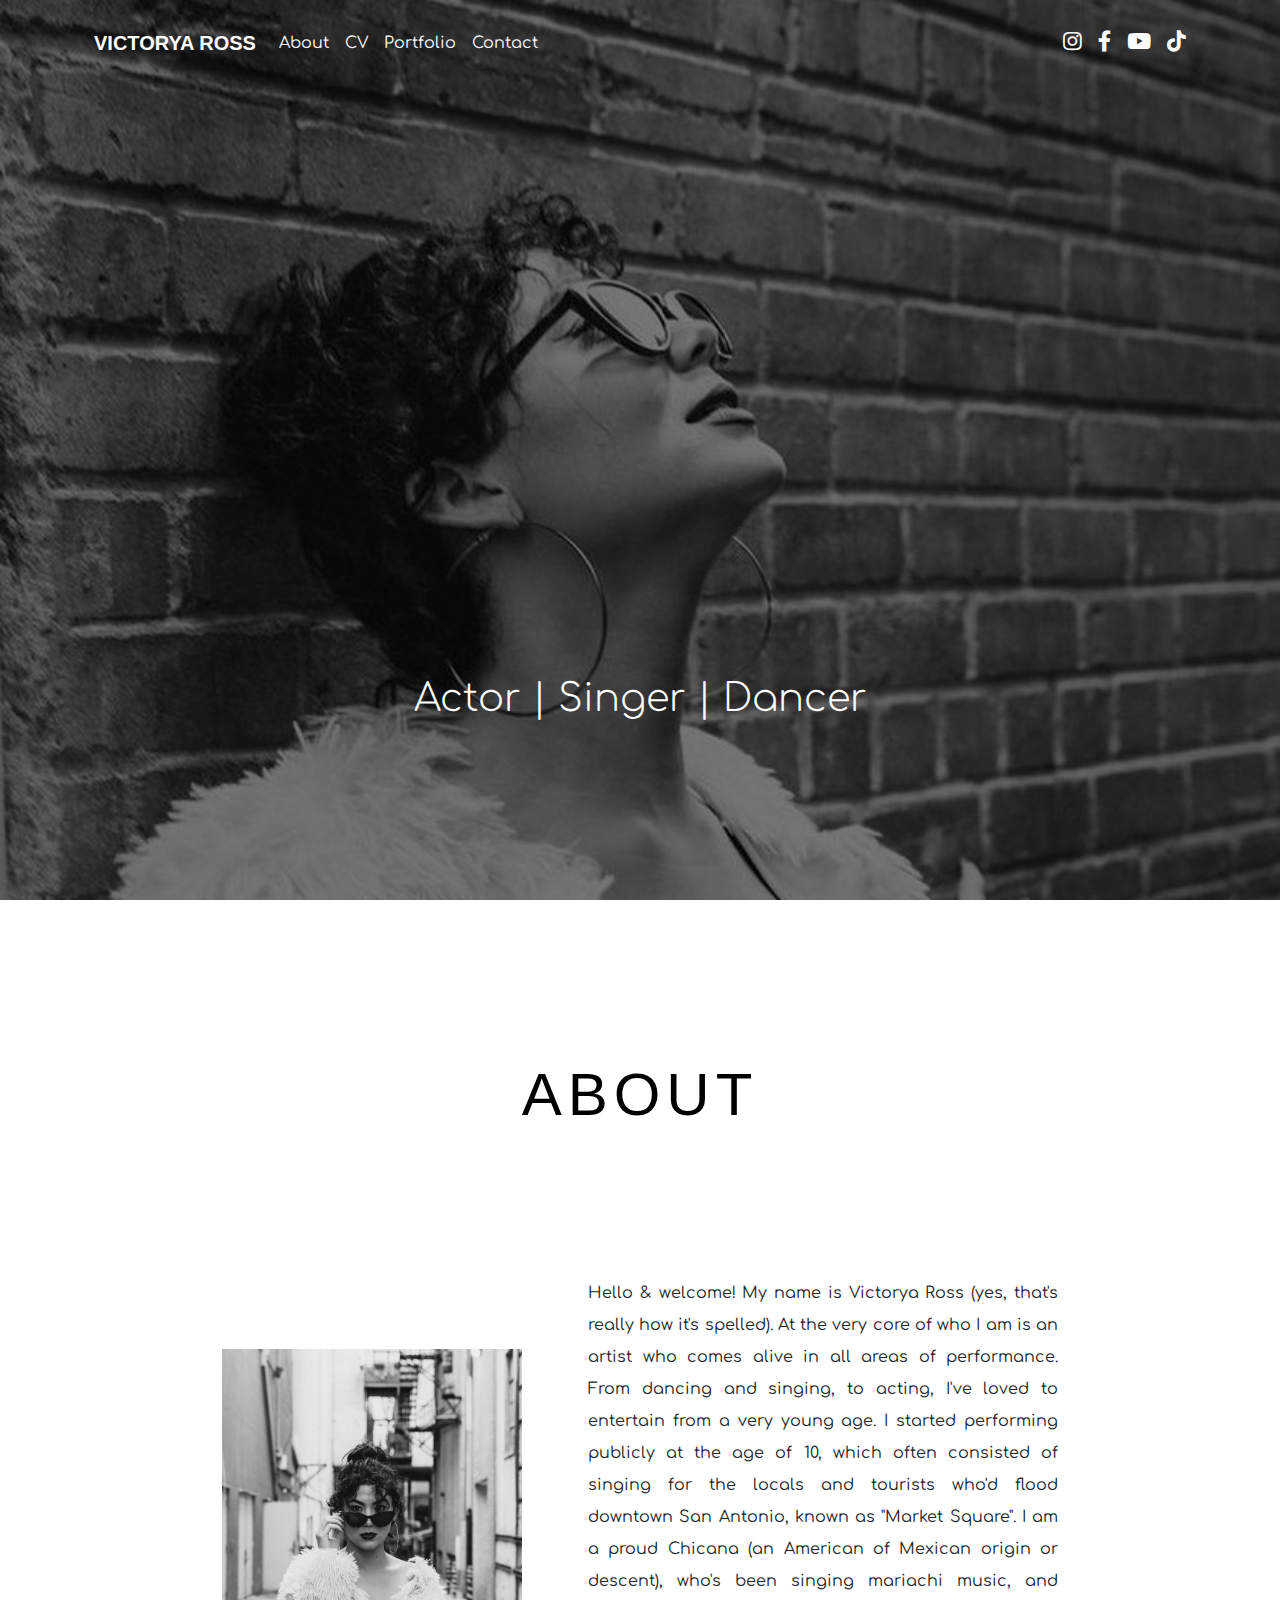
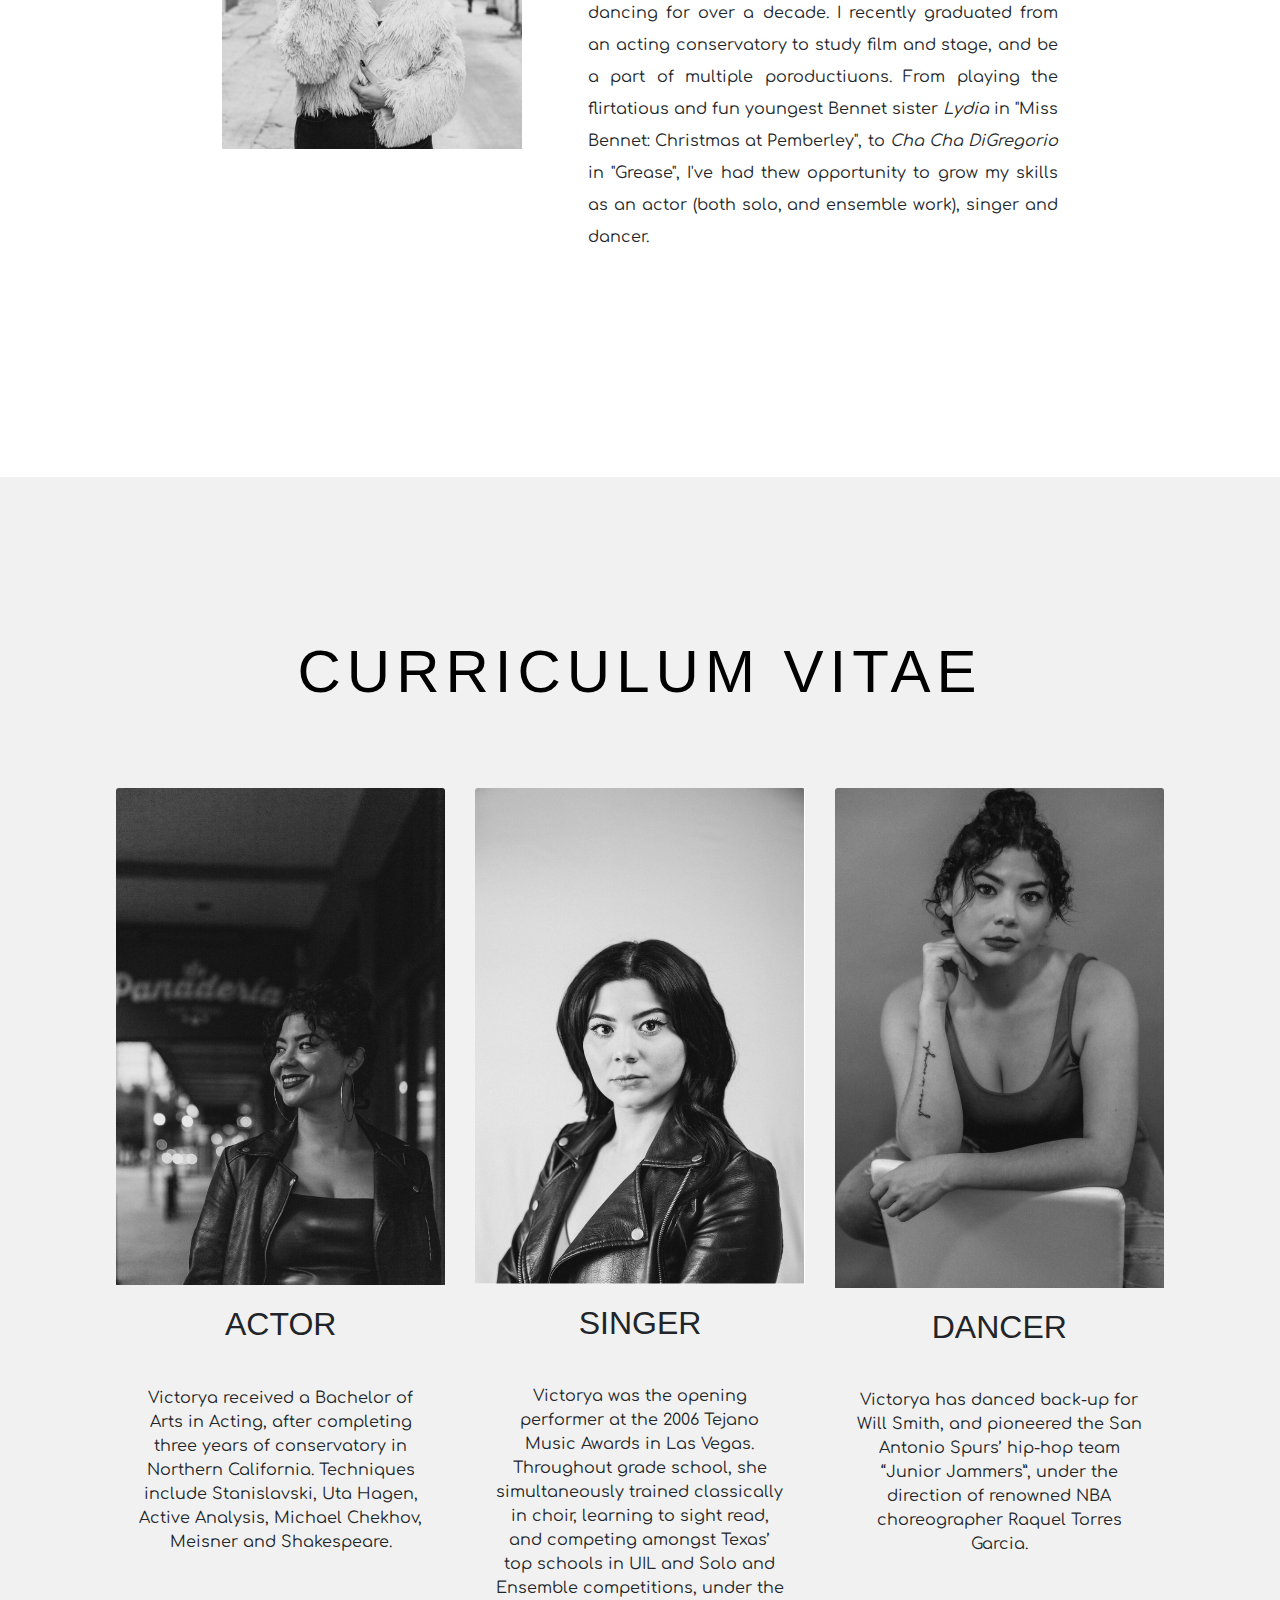
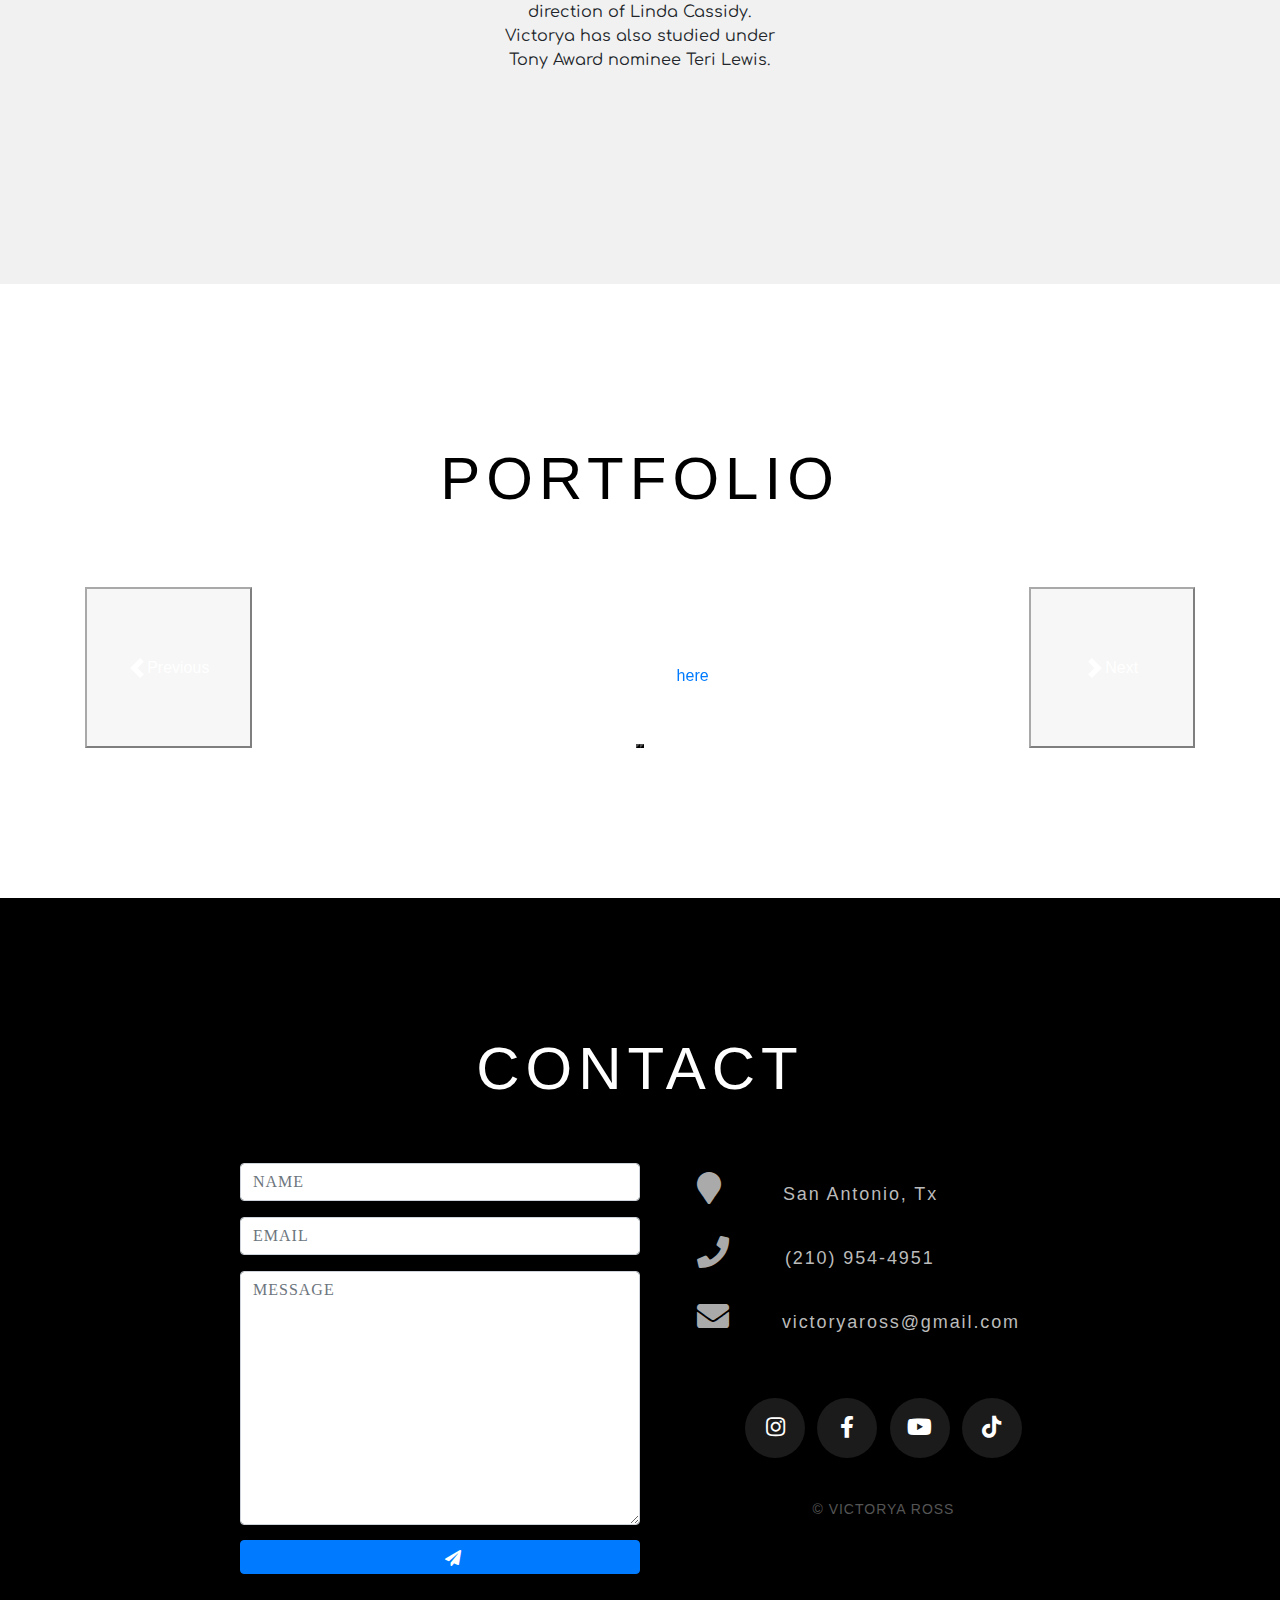
==== index.html @ b48b7550 "edit" ====
<!DOCTYPE html>
<html>
    <head>
        <title>Victorya Ross</title>

        


        <link href="https://cdn.jsdelivr.net/npm/bootstrap@5.0.2/dist/css/bootstrap.min.css" rel="stylesheet" integrity="sha384-EVSTQN3/azprG1Anm3QDgpJLIm9Nao0Yz1ztcQTwFspd3yD65VohhpuuCOmLASjC" crossorigin="anonymous">
        <link rel="stylesheet" href="style.css">
        <link rel="stylesheet" href="https://stackpath.bootstrapcdn.com/bootstrap/4.3.1/css/bootstrap.min.css" integrity="sha384-ggOyR0iXCbMQv3Xipma34MD+dH/1fQ784/j6cY/iJTQUOhcWr7x9JvoRxT2MZw1T" crossorigin="anonymous">
        <script src="https://cdn.jsdelivr.net/npm/bootstrap@5.0.2/dist/js/bootstrap.bundle.min.js" integrity="sha384-MrcW6ZMFYlzcLA8Nl+NtUVF0sA7MsXsP1UyJoMp4YLEuNSfAP+JcXn/tWtIaxVXM" crossorigin="anonymous"></script>

        <link rel="stylesheet" href=
"https://cdnjs.cloudflare.com/ajax/libs/font-awesome/5.13.1/css/all.css">
</link>

<link rel="preconnect" href="https://fonts.googleapis.com"> 
<link rel="preconnect" href="https://fonts.gstatic.com" crossorigin> 
<link href="https://fonts.googleapis.com/css2?family=Anton&family=Comfortaa:wght@300&display=swap" rel="stylesheet">



    </head>

<body>
  <!-- Navigation (Stays on Top) -->

  <header class="header">
    <div class="container">
      
<nav class="navbar navbar-expand-lg navbar-dark" style="background-color: transparent;">

  <div class="logo"><a href="#hero">Victorya Ross</a></div>
  
  <button class="navbar-toggler" type="button" data-toggle="collapse" data-target="#navbarTogglerDemo01" aria-controls="navbarTogglerDemo01" aria-expanded="false" aria-label="Toggle navigation">
    <span class="navbar-toggler-icon"></span>
  </button>
  <div class="collapse navbar-collapse" id="navbarTogglerDemo01">
    
    <ul class="navbar-nav mr-auto">
      
      <li class="nav-item">
        <a href="#about">About</a>
      </li>
      <li class="nav-item">
        <a href="#CV">CV</a>
      </li>
      <li class="nav-item">
        <a href="#portfolio">Portfolio</a>
      </li>
      <li class="nav-item">
          <a href="#contact">Contact</a>
        </li>
      
    </ul>

    <ul class="navbar-nav sm-icons">
      
      <li class="nav-item foo"><a class="fab fa-instagram fa-lg" href="https://www.instagram.com/victoryaross/?hl=en"></a></li>
     
      <li class="nav-item foo"><a class="fab fa-facebook-f fa-lg" href="https://www.facebook.com/Victorya-Ross-100535219327117"></a></li>
  
      <li class="nav-item foo"><a class="fab fa-youtube fa-lg" href="https://www.youtube.com/channel/UC3pO-8FMUwq0GoDJoUgSoqg"></a></li>
      <li class="nav-item foo"><a class="fab fa-tiktok fa-lg" href="https://www.tiktok.com/@victoryaross"></a></li>
  </ul>

  </div>
</nav>
    </div>
  </header>
<!--End Navbar-->

<!--
<header class="header">
    <div class="container">
      <div class="logo"><a href="#hero">Victorya Ross</a></div>
      <nav>
        <ul class="topnav" id="navItems">
          <li><a href="#about">About</a></li>
          <li><a href="#portfolio">Portfolio</a></li>
          <li><a href="#contact">Contact</a></li>
       
          <li class="nav-item foo"><a class="fab fa-youtube" href="https://www.youtube.com/channel/UC3pO-8FMUwq0GoDJoUgSoqg"></a></li>
          <li class="nav-item foo"><a class="fab fa-tiktok" href="https://www.tiktok.com/@victoryaross"></a></li>
          <li class="nav-item foo"><a class="fab fa-instagram" href="https://www.instagram.com/victoryaross/?hl=en"></a></li>
          <li class="nav-item foo"><a class="fab fa-facebook-f" href="https://www.facebook.com/Victorya-Ross-100535219327117"></a></li>

          

        </ul>
      </nav>
    </div>
  </header>-->
  <div class="main-container">
    <section class="hero-banner" id="hero">
      <div class="container">
      <h2 id="vickie"><br><br><br><br><br><br><br><br><br><br><br>Actor | Singer | Dancer</h2>
      </div>
    </section>
    <section class="about" id="about">
      <div class="container">
        <h2 class="headerPortfolio">About</h2>
        <br>
        <div class="content">
          <div class="image">
        <img src="/pictures/135661242_3654384801315502_884903492140101323_n.jpg" alt="..." height="400" width="300" />
      </div>
      <div class="texty">
        <hr class="abouthr">
        <p id="aboutText">
          <br>Hello & welcome! My name is Victorya Ross (yes, that's really how it's spelled). 
          At the very core of who I am is an artist who comes alive in all areas of performance. 
          From dancing and singing, to acting, I've loved to entertain from a very young age. I started 
          performing publicly at the age of 10, which often consisted of singing for the locals 
          and tourists who'd flood downtown San Antonio, known as "Market Square". I am a proud Chicana 
          (an American of Mexican origin or descent), who's been singing mariachi music, and dancing 
          for over a decade. I recently graduated from an acting conservatory to study film and stage,
           and be a part of multiple poroductiuons. From playing the flirtatious and fun youngest Bennet
            sister <i>Lydia</i> in "Miss Bennet: Christmas at Pemberley", to <i> Cha Cha DiGregorio</i>
             in "Grease", I've had thew opportunity to grow my skills as an actor (both solo, and ensemble work),
              singer and dancer.</i></p>
              <hr class="abouthr">
            </div>
          </div>
      </div>
    </section>

    <section class="CV" id="CV">
      <div class="container">
        <h2 class="headerPortfolio">Curriculum Vitae</h2>
        <br>
        <div class="card-deck mt-5 ml-3 mr-3">
          <div class="card border-0">
            <img class="card-img-top" src="/pictures/acty.png" alt="Card image cap">
            <div class="card-body">
              <h5 class="card-title text-center text-uppercase">Actor <br><hr class="cvhr"></h5>
              
              <p class="card-text text-center">Victorya received a Bachelor of Arts in Acting, after completing three years of conservatory in Northern California. Techniques include Stanislavski, Uta Hagen, Active Analysis, Michael Chekhov, Meisner and Shakespeare.<hr class="cvhr"></p>
              
            </div>
          </div>
          <div class="card border-0">
            
            <img class="card-img-top" src="/pictures/singy.png" alt="Card image cap">
            <div class="card-body">
              <h5 class="card-title text-center text-uppercase">Singer <br><hr class="cvhr"></h5>
              <p class="card-text text-center">Victorya was the opening performer at the 2006 Tejano Music Awards in Las Vegas. Throughout grade school, she simultaneously trained classically in choir, learning to sight read, and competing amongst Texas’ top schools in UIL and Solo and Ensemble competitions, under the direction of Linda Cassidy. Victorya has also studied under Tony Award nominee Teri Lewis.<hr class="cvhr"></p>
              
            </div>
          </div>
          <div class="card border-0">
            <img class="card-img-top" src="/pictures/dancy.png" alt="Card image cap">
            <div class="card-body">
              <h5 class="card-title text-center text-uppercase">Dancer <br><hr class="cvhr"></h5>
              <p class="card-text text-center">Victorya has danced back-up for Will Smith, and pioneered the San Antonio Spurs’ hip-hop team “Junior Jammers”, under the direction of renowned NBA choreographer Raquel Torres Garcia.<hr class="cvhr"></p>
              
            </div>
          </div>
          
            
         
        </div>
      </div>
    </section>

    <section class="portfolio" id="portfolio">
      <div class="container">
        <h2 class="headerPortfolio">Portfolio</h2>
        <br><br>

      

       <!-- Carousel wrapper -->
<div
id="carouselVideoExample"
class="carousel slide carousel-fade"
data-mdb-ride="carousel"
>
<!-- Indicators -->
<div class="carousel-indicators">
  <button
    type="button"
    data-mdb-target="#carouselVideoExample"
    data-mdb-slide-to="0"
    class="active"
    aria-current="true"
    aria-label="Slide 1"
  ></button>
  <button
    type="button"
    data-mdb-target="#carouselVideoExample"
    data-mdb-slide-to="1"
    aria-label="Slide 2"
  ></button>
  <!--<button
    type="button"
    data-mdb-target="#carouselVideoExample"
    data-mdb-slide-to="2"
    aria-label="Slide 3"
  ></button>-->
</div>

<!-- Inner -->
<div class="carousel-inner">
  <!-- Single item -->
  <div class="carousel-item active">
    <video class="img-fluid" autoplay loop muted>
      <source src="/pictures/Untitled Project 2.mp4" type="video/mp4" />
    </video>
    <div class="carousel-caption d-none d-md-block">
      <h5>Victorya Ross Film Reel 2021</h5>
      <p>
        Watch full reel <a href="https://youtu.be/OyZOSrpC84Y">here</a>
      </p>
    </div>
  </div>

  <!-- Single item -->
  <div class="carousel-item">
    <video class="img-fluid" autoplay loop muted>
      <source src="/pictures/Untitled Project 3.mp4" type="video/mp4" />
    </video>
    <div class="carousel-caption d-none d-md-block">
      <h5>Victorya Ross Singing Reel 2021.</h5>
      <p>
        Watch full reel <a href="https://youtu.be/dAdfHtwIh7w">here</a>
      </p>
    </div>
  </div>

  <!-- Single item 
  <div class="carousel-item">
    <video class="img-fluid" autoplay loop muted>
      <source
        src="https://mdbcdn.b-cdn.net/img/video/Agua-natural.mp4"
        type="video/mp4"
      />
    </video>
    <div class="carousel-caption d-none d-md-block">
      <h5>Third slide label</h5>
      <p>
        Praesent commodo cursus magna, vel scelerisque nisl consectetur.
      </p>
    </div>
  </div> -->
</div>
<!-- Inner -->

<!-- Controls -->
<button
  class="carousel-control-prev"
  type="button"
  data-mdb-target="#carouselVideoExample"
  data-mdb-slide="prev"
>
  <span class="carousel-control-prev-icon" aria-hidden="true"></span>
  <span class="visually-hidden">Previous</span>
</button>
<button
  class="carousel-control-next"
  type="button"
  data-mdb-target="#carouselVideoExample"
  data-mdb-slide="next"
>
  <span class="carousel-control-next-icon" aria-hidden="true"></span>
  <span class="visually-hidden">Next</span>
</button>
</div>
<!-- Carousel wrapper -->



        
      </div>
    </section>
  </div>

  <section id="contact">
    <br><br><br><br>
  
    <h1 class="section-header">Contact</h1>
    
    <div class="contact-wrapper">
    
    <!-- Left contact page --> 
      
      <form id="contact-form" class="form-horizontal" role="form">
         
        <div class="form-group">
          <div class="col-sm-12">
            <input type="text" class="form-control" id="name" placeholder="NAME" name="name" value="" required>
          </div>
        </div>
  
        <div class="form-group">
          <div class="col-sm-12">
            <input type="email" class="form-control" id="email" placeholder="EMAIL" name="email" value="" required>
          </div>
        </div>
  
        <textarea class="form-control" rows="10" placeholder="MESSAGE" name="message" required></textarea>
        
        <button class="btn btn-primary send-button" id="submit" type="submit" value="SEND">
          <div class="alt-send-button">
            <i class="fa fa-paper-plane"></i><span class="send-text">SEND</span>
          </div>
        
        </button>
        
      </form>
      
    <!-- Left contact page --> 
      
        <div class="direct-contact-container">
  
          <ul class="contact-list">
            <li class="list-item"><i class="fa fa-map-marker fa-2x"><span class="contact-text place">San Antonio, Tx</span></i></li>
            
            <li class="list-item"><i class="fa fa-phone fa-2x"><span class="contact-text phone"><a href="tel:1-212-555-5555" title="Give me a call">(210) 954-4951</a></span></i></li>
            
            <li class="list-item"><i class="fa fa-envelope fa-2x"><span class="contact-text gmail"><a href="mailto:#" title="Send me an email">victoryaross@gmail.com</a></span></i></li>
            
          </ul>
  
          <hr>
          <ul class="social-media-list">
            <li><a href="https://www.instagram.com/victoryaross/?hl=en" target="_blank" class="contact-icon">
              <i class="fab fa-instagram" aria-hidden="true"></i></a>
            </li>
            <li><a href="https://www.facebook.com/Victorya-Ross-100535219327117" target="_blank" class="contact-icon">
              <i class="fab fa-facebook-f" aria-hidden="true"></i></a>
            </li>       
            <li><a href="https://www.youtube.com/channel/UC3pO-8FMUwq0GoDJoUgSoqg" target="_blank" class="contact-icon">
              <i class="fab fa-youtube" aria-hidden="true"></i></a>
            </li>
            <li><a href="https://www.tiktok.com/@victoryaross" target="_blank" class="contact-icon">
              <i class="fab fa-tiktok" aria-hidden="true"></i></a>
            </li>
           
          </ul>
          <hr>
  
          <div class="copyright">&copy; VICTORYA ROSS</div>
  
        </div>
      
    </div>
    <br><br><br><br><br>
    
  </section>  
    
    

 <script src="https://ajax.googleapis.com/ajax/libs/jquery/3.6.0/jquery.min.js"></script>
<script src="https://cdnjs.cloudflare.com/ajax/libs/popper.js/1.14.7/umd/popper.min.js" integrity="sha384-UO2eT0CpHqdSJQ6hJty5KVphtPhzWj9WO1clHTMGa3JDZwrnQq4sF86dIHNDz0W1" crossorigin="anonymous"></script>
<script src="https://stackpath.bootstrapcdn.com/bootstrap/4.3.1/js/bootstrap.min.js" integrity="sha384-JjSmVgyd0p3pXB1rRibZUAYoIIy6OrQ6VrjIEaFf/nJGzIxFDsf4x0xIM+B07jRM" crossorigin="anonymous"></script>

<script src="script.js"></script>


</body>
</html>
---- style.css ----
*{
    margin:0;
    padding:0;
    box-sizing:border-box;
    
  }

  
  body a:after {
   /* content: "";*/
    height: 4px;
    background: linear-gradient(to right, orange, yellow, green, cyan, blue, violet);
    width: 0;
    display: block;
    transition: width 0.3s;
  }
  body a:hover {
    background: linear-gradient(to right, orange, yellow, green, cyan, blue, violet);
    -webkit-background-clip: text;
    -webkit-text-fill-color: transparent;
    /* Underline effect grows from width: 0% to width 100% over 0.3s */
  }
  body a:hover::after {
    width: 100%;
    background: linear-gradient(to right, orange, yellow, green, cyan, blue, violet);
  }

  
  img{
    max-width:100%;
  }
  h2{
    font-size:2.5em;
  }
  .container{
    width:90%;
    margin:auto;
  }
  header{
    color:#fff;
    position:absolute;
    display:flex;
    flex-flow: row wrap;
    width:100%;
    top:0;
    left:0;
    z-index:9;
  }
  header .container{
    display:flex;
    flex-flow: row wrap;
    align-items:center;
    padding:15px 0;
  }
  .logo{
    font-size:20px;
    text-transform:uppercase;
    font-weight:bold;
    margin-right: 15px;
    margin-left: 8px;
  }
  .logo a{
    color:#fff;
    text-decoration:none;
  }
  nav {
      justify-content: flex-end;
      display: flex;
      flex: 2 auto;
      position: sticky !important;
  }
  nav ul{
    list-style:none;
    padding:0;
    margin:0;
    display:flex;
    flex-direction: row;
    justify-content: flex-end;
    font-family: 'Anton', sans-serif;
font-family: 'Comfortaa', cursive;

    
  }
  nav ul li{
    padding:0.5em;
  }
  nav ul li a{
    color:#fff;
    text-decoration:none;
    display:inline-block;
  }

 
 
  section{
    padding:150px 0;
  }
  .hero-banner{
  background-image: url('/pictures/152609542_3785353614885286_8601124677203283533_n.jpg'); 
    background-size: cover;
    height:100vh;
    display:flex;
    align-items:center;
    text-align:center;
    position:relative;
    z-index:0;
  }
  .hero-banner:after{
    content:"";
    display:block;
    background:rgba(0,0,0,0.5);
    left:0;
    top:0;
    height:100%;
    width:100%;
    position:absolute;
  }
  .hero-banner h2{
    color:#fff;
    position:relative;
    z-index:1;
  }

  #vickie {
    font-family: 'Anton', sans-serif;
font-family: 'Comfortaa', cursive;;
    font-weight: 200;
      font-size: 2.4em;
      margin-left: auto;
      
  }
  .about{
    text-align:center;
    line-height:2;
  }

  .content{
    display: grid;
    padding: 2rem;
    grid-template-columns: 300px 1fr;
    gap: 1rem;
    align-items: center;
    max-width: 900px;
    margin: 0 auto;
    font-family: 'Anton', sans-serif;
font-family: 'Comfortaa', cursive;
  }

  #aboutText{
    margin-left: 50px;
    text-align: justify;
    text-justify: inter-word;

  }

  hr.abouthr{
    overflow: visible; /* For IE */
    padding: 0;
    border: 3 px;
    border-top: medium double black;
    color: black;
    text-align: center;
    width: 90%;
    margin-left: 8.5%;
    border: 5px solid black;
}


  @media (max-width: 750px) {
    hr {
      display: none;
    }
    .content {
      display: block;
      font-size: 80%;
    }
    
    #aboutText{
      position: relative;
      margin: 1rem 0 2rem 1rem;
      padding: 1rem;
      background: rgba(white, 0.8);
      
      
    }

  }
    

.CV {
  background: #f1f1f1;

}

.card-body {

  background: #f1f1f1;

}

.card-title {

  font-size: 2rem;

 

}

hr.cvhr {
  width: auto;
  margin-left: auto;
  padding: 0;
    border: 3 px;
    border-top: medium double black;
    color: black;
    text-align: center;
    width: 90%;
    border: 5px solid black;
    border-color: #f1f1f1;
}


.card-text {

  font-family: 'Anton', sans-serif;
font-family: 'Comfortaa', cursive;
  
}



  .headerPortfolio {
    text-align: center;
  margin: 0 auto;
  padding: 10px 0;
  font: 300 60px 'Oswald', sans-serif;
  color: black;
  text-transform: uppercase;
  letter-spacing: 6px;
  }

  .portfolio {
    text-align:center;
    line-height:2;
    background:white;

  }












  
  header.fixed {
    background: #fff;
    position: fixed;
    top: 0;
    left: 0;
    width: 100%;
    opacity:0;
    visibility:hidden;
    box-shadow: 0px 0px 6px 0px rgba(0, 0, 0, 0.2);
    transform:translate(0, -200px);
  }
  header.fixed nav a, header.fixed .logo a{
    color:#333;
  }
  header.in-view{
    opacity:1;
    visibility:visible;
    transition: all 0.3s ease;
    transform:translate(0, 0);
  }
  @media only screen and (max-width: 640px) {
    header.fixed{
      position:relative;
    }
  }
  
  
#contact {
  width: 100%;
  height: 100%;
  margin: 0;
  padding: 0;
  background-color: #000;
}

.section-header {
  text-align: center;
  margin: 0 auto;
  padding: 40px 0;
  font: 300 60px 'Oswald', sans-serif;
  color: white;
  text-transform: uppercase;
  letter-spacing: 6px;
}

.contact-wrapper {
  display: flex;
  flex-direction: row;
  justify-content: space-between;
  margin: 0 auto;
  padding: 20px;
  position: relative;
  max-width: 840px;
}

#name, #email{
  width: 400px;
  margin-left: -15px;
}

/* Left contact page */
.form-horizontal {
  /*float: left;*/
  max-width: 400px;
  font-family: 'Lato';
  font-weight: 400;
}

.form-control, 
textarea {
  max-width: 400px;
  background-color: #000;
  color: #fff;
  letter-spacing: 1px;
}

.send-button {
  margin-top: 15px;
  height: 34px;
  width: 400px;
  overflow: hidden;
  transition: all .2s ease-in-out;
}

.alt-send-button {
  width: 400px;
  height: 34px;
  transition: all .2s ease-in-out;
}

.send-text {
  display: block;
  margin-top: 10px;
  font: 700 12px 'Lato', sans-serif;
  letter-spacing: 2px;
}

.alt-send-button:hover {
  transform: translate3d(0px, -29px, 0px);
}

/* Begin Right Contact Page */
.direct-contact-container {
  max-width: 400px;
}

/* Location, Phone, Email Section */
.contact-list {
  list-style-type: none;
  margin-left: -30px;
  padding-right: 20px;
}

.list-item {
  line-height: 4;
  color: #aaa;
}

.contact-text {
  font: 300 18px 'Lato', sans-serif;
  letter-spacing: 1.9px;
  color: #bbb;
}

.place {
  margin-left: 62px;
}

.phone {
  margin-left: 56px;
}

.gmail {
  margin-left: 53px;
}

.contact-text a {
  color: #bbb;
  text-decoration: none;
  transition-duration: 0.2s;
}

.contact-text a:hover {
  color: #fff;
  text-decoration: none;
}


/* Social Media Icons */
.social-media-list {
  position: relative;
  font-size: 22px;
  text-align: center;
  width: 100%;
  margin: 0 auto;
  padding: 0;
}

.social-media-list li a {
  color: #fff;
}

.social-media-list li {
  position: relative; 
  display: inline-block;
  height: 60px;
  width: 60px;
  margin: 10px 3px;
  line-height: 60px;
  border-radius: 50%;
  color: #fff;
  background-color: rgb(27,27,27);
  cursor: pointer; 
  transition: all .2s ease-in-out;
}

.social-media-list li:after {
  content: '';
  position: absolute;
  top: 0;
  left: 0;
  width: 60px;
  height: 60px;
  line-height: 60px;
  border-radius: 50%;
  opacity: 0;
  box-shadow: 0 0 0 1px #fff;
  transition: all .2s ease-in-out;
}

.social-media-list li:hover {
  background-color: #fff; 
}

.social-media-list li:hover:after {
  opacity: 1;  
  transform: scale(1.12);
  transition-timing-function: cubic-bezier(0.37,0.74,0.15,1.65);
  pointer-events: none;

}

.social-media-list li:hover a {
  color: #000;
  
}

.copyright {
  font: 200 14px 'Oswald', sans-serif;
  color: #555;
  letter-spacing: 1px;
  text-align: center;
}

hr.abouthr {
  border-color: white;
}




/* Begin Media Queries*/
@media screen and (max-width: 850px) {
  .contact-wrapper {
    display: flex;
    flex-direction: column;
  }
  .direct-contact-container, .form-horizontal {
    margin: 0 auto;
  }  
  
  .direct-contact-container {
    margin-top: 60px;
    max-width: 300px;
  }    
  .social-media-list li {
    height: 60px;
    width: 60px;
    line-height: 60px;
  }
  .social-media-list li:after {
    width: 60px;
    height: 60px;
    line-height: 60px;
  }
}



@media screen and (max-width: 569px) {

  .direct-contact-container, .form-wrapper {
    float: none;
    margin: 0 auto;
  }  
  .form-control, textarea {
    
    margin: 0 auto;
  }
 
  
  .name, .email, textarea {
    width: 280px;
  } 
  
  .direct-contact-container {
    margin-top: 60px;
    max-width: 280px;
  }  
  .social-media-list {
    left: 0;
  }
  .social-media-list li {
    height: 55px;
    width: 55px;
    line-height: 55px;
    font-size: 2rem;
  }
  .social-media-list li:after {
    width: 55px;
    height: 55px;
    line-height: 55px;
  }
  
}

@media screen and (max-width: 410px) {
  .send-button {
    width: 99%;
  }
}
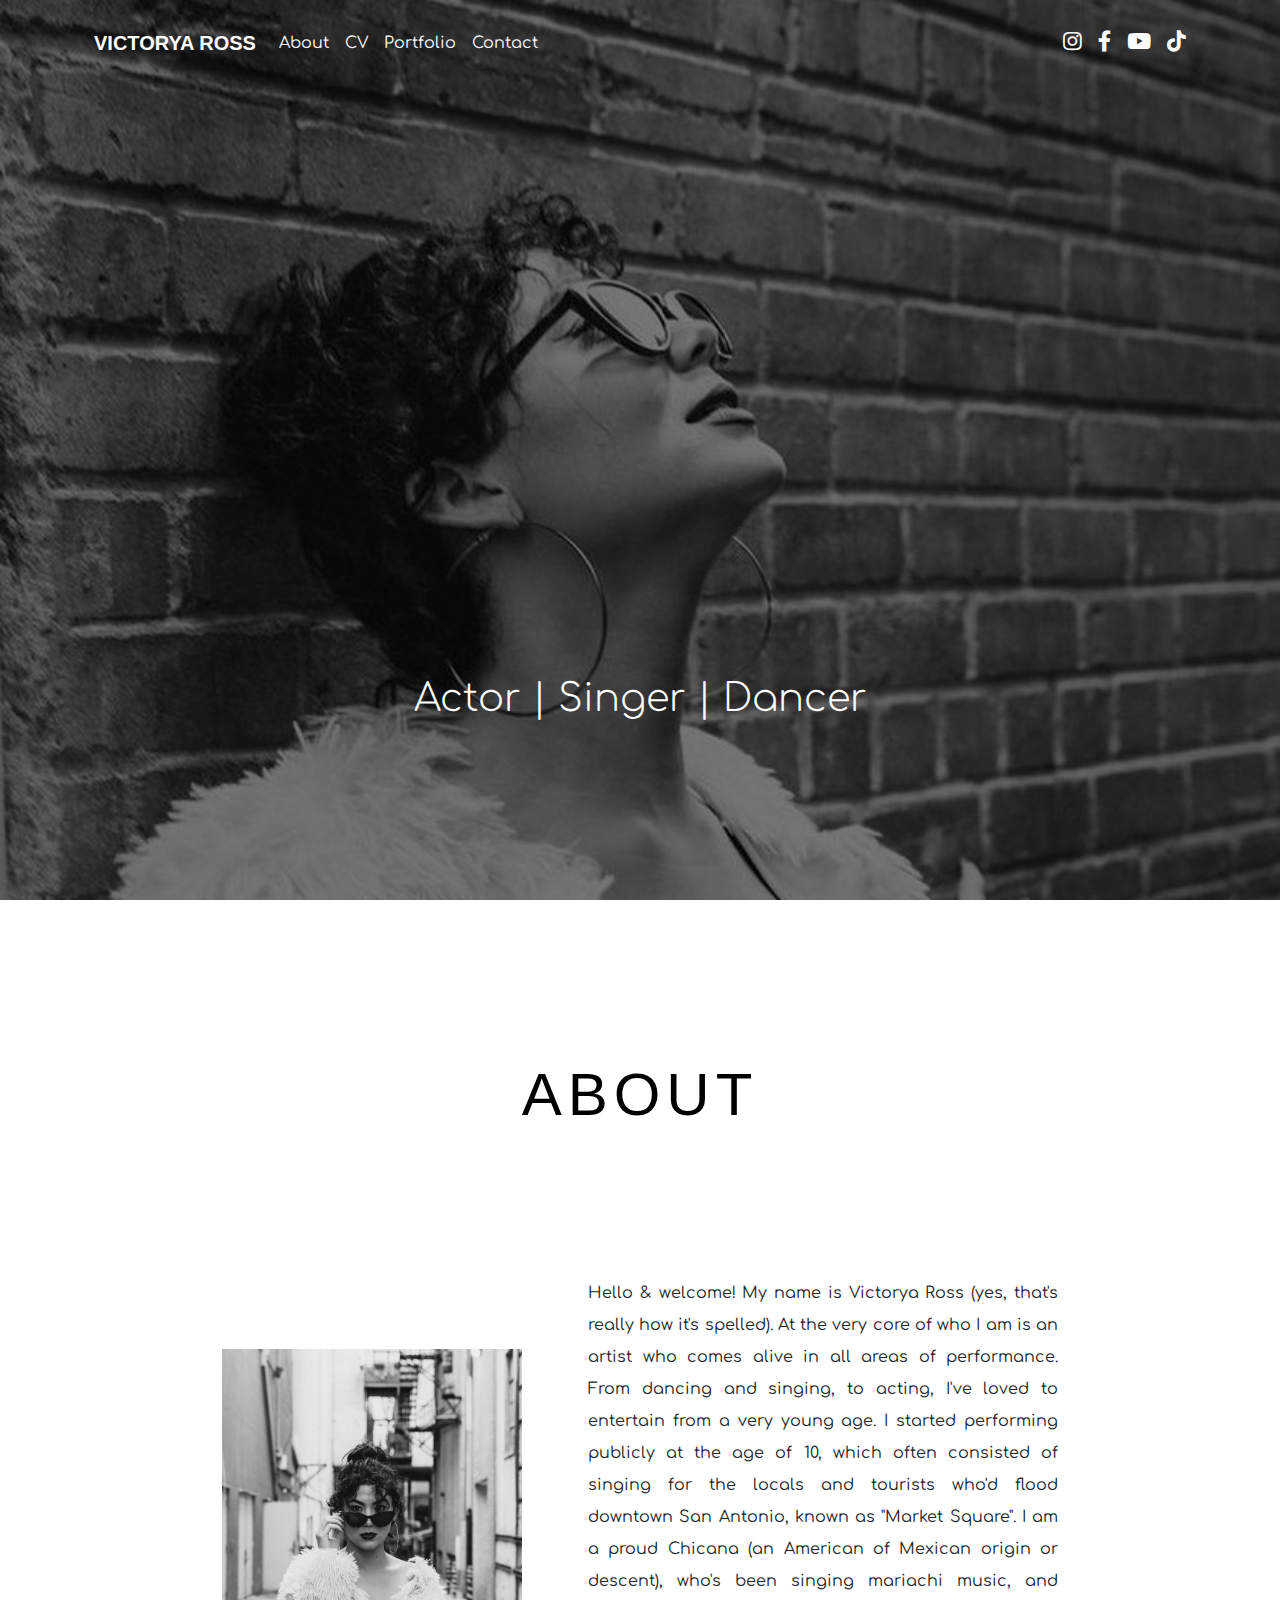
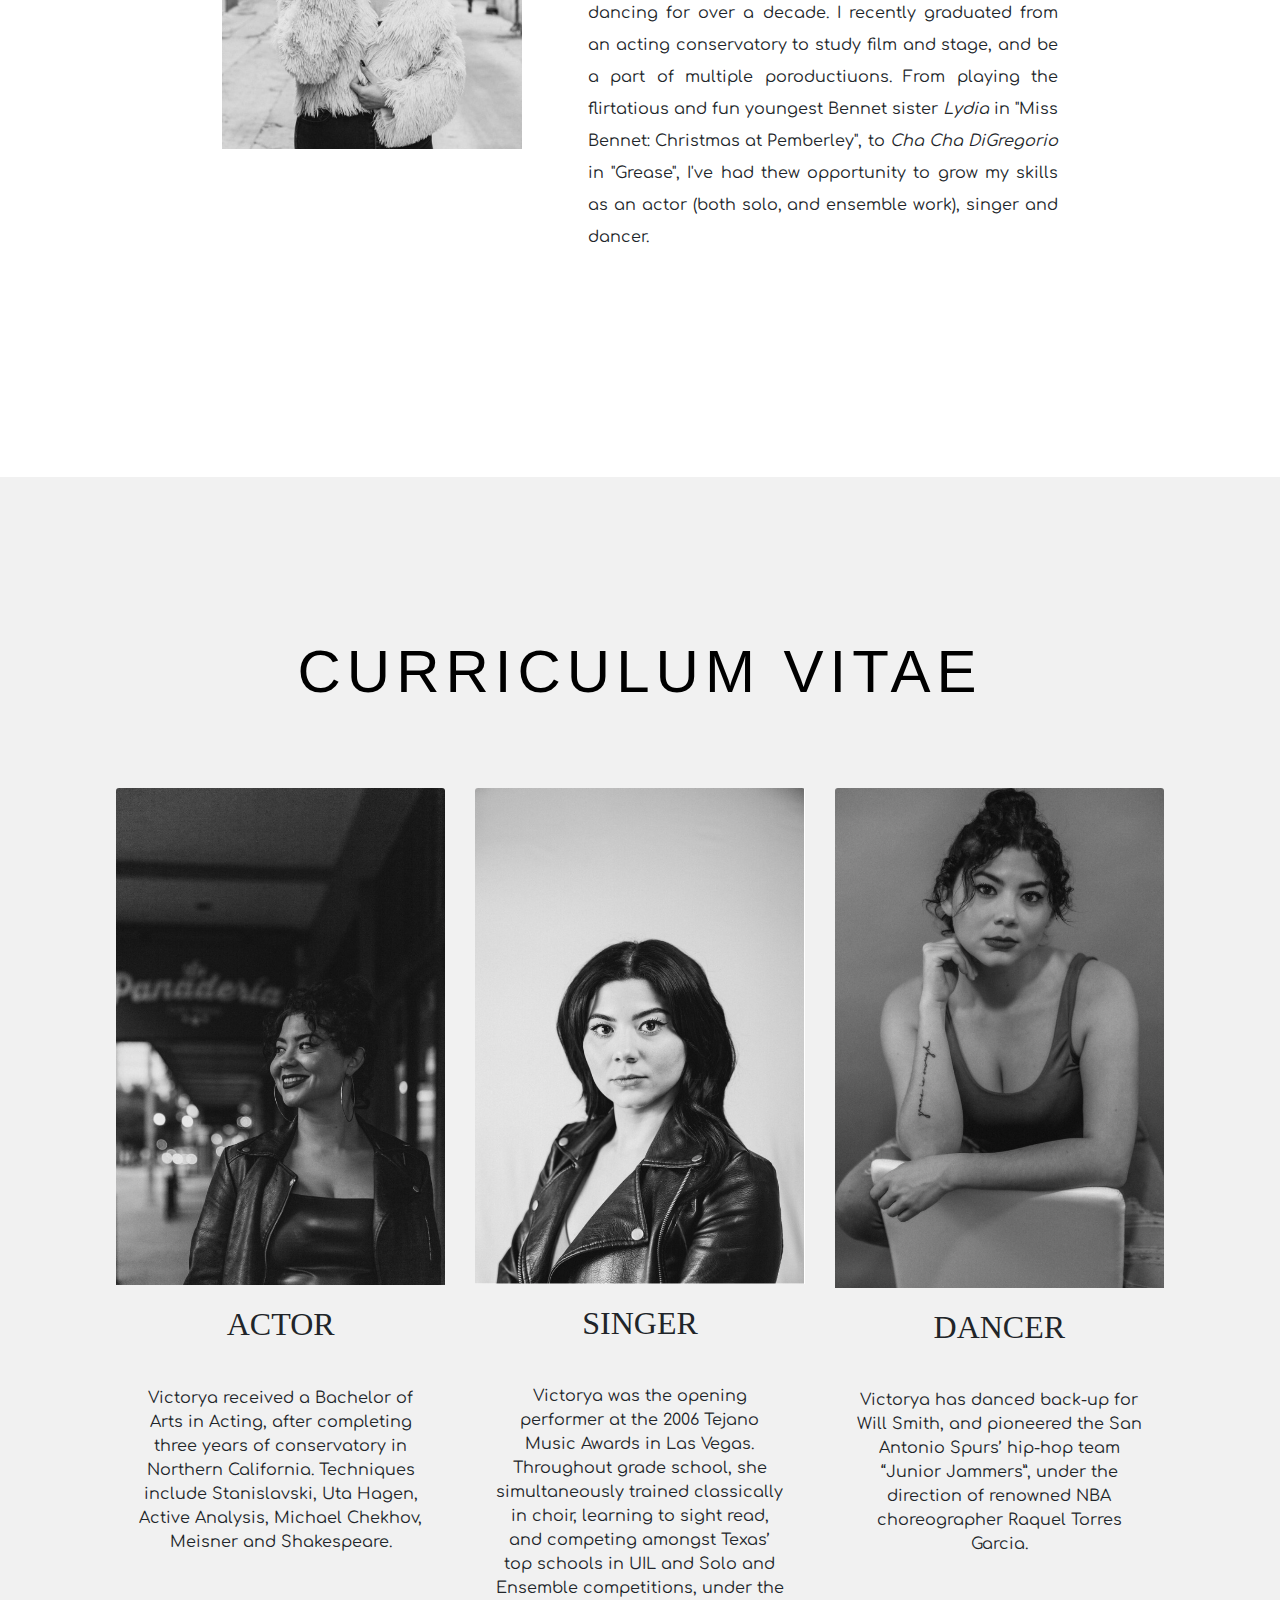
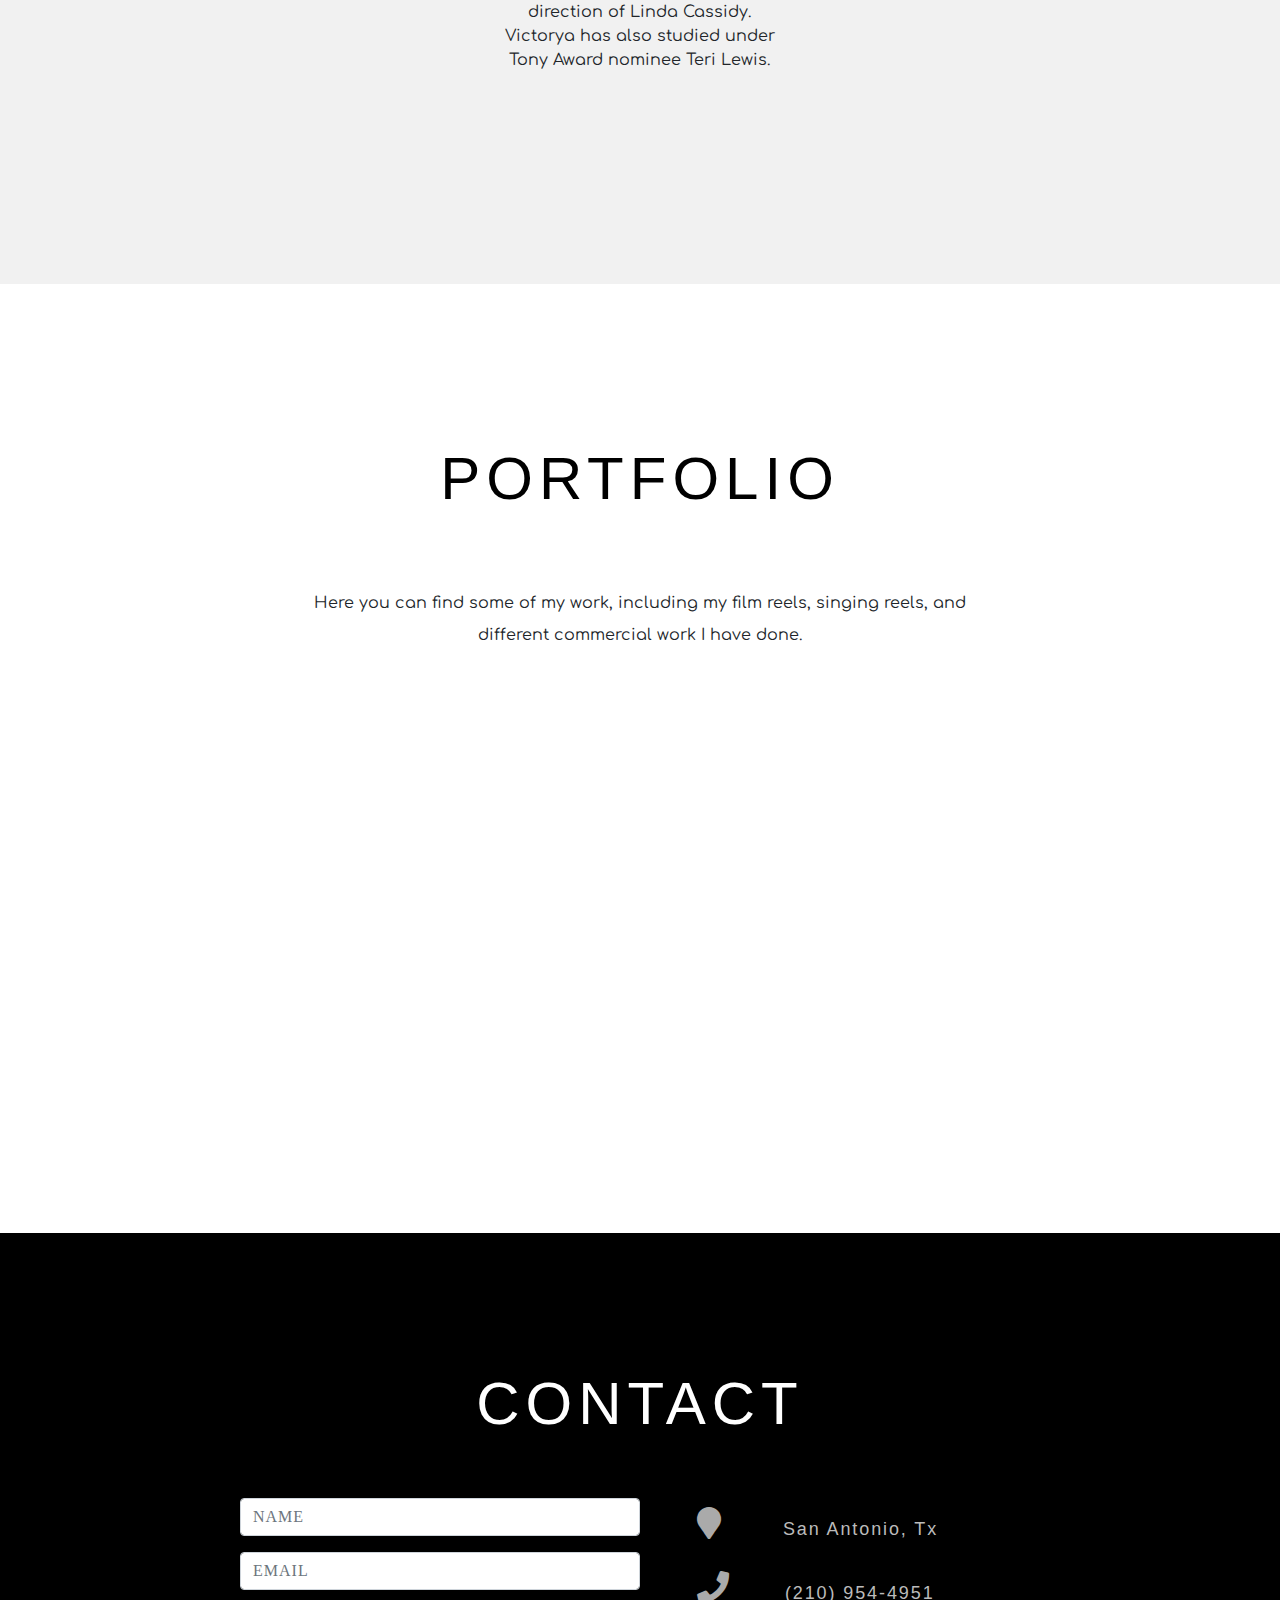
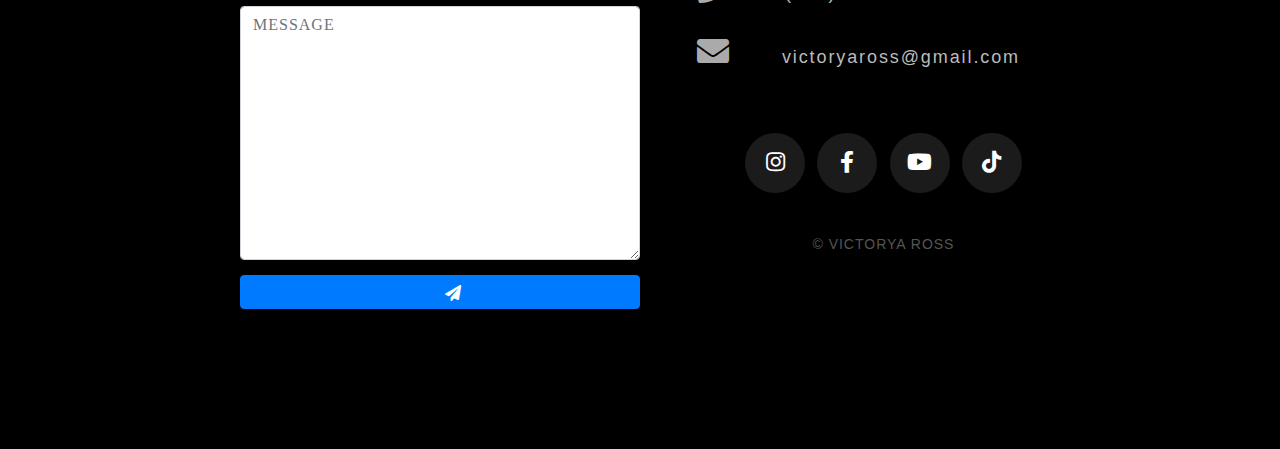
==== commit 2f5335e4: "edit" ====
--- a/index.html
+++ b/index.html
@@ -1,7 +1,9 @@
 <!DOCTYPE html>
 <html>
     <head>
-        <title>Victorya Ross</title>
+        <title>Victorya Ross - Actor | Singer | Dancer</title>
+
+        <meta name="viewport" content="width=device-width, initial-scale=1">
 
         
 
@@ -18,6 +20,7 @@
 <link rel="preconnect" href="https://fonts.googleapis.com"> 
 <link rel="preconnect" href="https://fonts.gstatic.com" crossorigin> 
 <link href="https://fonts.googleapis.com/css2?family=Anton&family=Comfortaa:wght@300&display=swap" rel="stylesheet">
+
 
 
 
@@ -172,12 +175,77 @@
       
 
        <!-- Carousel wrapper -->
+<!-- Carousel wrapper -->
+
+
+
+<!-- Top content -->
+<div class="top-content">
+    <div class="container">
+        <!-- Title and description row -->
+        <div class="row">
+            <div class="col col-md-10 offset-md-1 col-lg-8 offset-lg-2">
+               <!-- <h1>Carousel Template with Videos</h1> -->
+                <div class="description">
+                    <p class="card-text">
+                        Here you can find some of my work, including my film reels, singing reels, and different commercial work I have done. <br><br>
+                    </p>
+                </div>
+            </div>
+        </div>
+        <!-- End title and description row -->
+        <!-- Carousel row -->
+        <div class="row">
+            <div class="col col-md-10 offset-md-1 col-lg-8 offset-lg-2">
+                <!-- Carousel -->
+                <div id="carousel-example" class="carousel slide">
+                    <ol class="carousel-indicators">
+                        <li data-target="#carousel-example" data-slide-to="0" class="active"></li>
+                        <li data-target="#carousel-example" data-slide-to="1"></li>
+                        <li data-target="#carousel-example" data-slide-to="2"></li>
+                    </ol>
+                    <div class="carousel-inner">
+                        <div class="carousel-item active">
+                            <div class="embed-responsive embed-responsive-16by9">
+                                <iframe class="embed-responsive-item" src="https://www.youtube.com/embed/OyZOSrpC84Y" allowfullscreen></iframe>
+                            </div>
+                        </div>
+                        <div class="carousel-item">
+                            <div class="embed-responsive embed-responsive-16by9">
+                                <iframe class="embed-responsive-item" src="https://www.youtube.com/embed/dAdfHtwIh7w" allowfullscreen></iframe>
+                            </div>
+                        </div>
+                        <div class="carousel-item">
+                            <div class="embed-responsive embed-responsive-16by9">
+                                <iframe class="embed-responsive-item" src="https://www.youtube.com/embed/rPi76Fxv5G4" allowfullscreen></iframe>
+                            </div>
+                        </div>
+                    </div>
+                    <a class="carousel-control-prev" href="#carousel-example" role="button" data-slide="prev">
+                        <span class="carousel-control-prev-icon" aria-hidden="true"></span>
+                        <span class="sr-only">Previous</span>
+                    </a>
+                    <a class="carousel-control-next" href="#carousel-example" role="button" data-slide="next">
+                        <span class="carousel-control-next-icon" aria-hidden="true"></span>
+                        <span class="sr-only">Next</span>
+                    </a>
+                </div>
+                <!-- End carousel -->
+            </div>
+        </div>
+        <!-- End carousel row -->
+    </div>
+</div>
+<!-- Carousel wrapper -->
+
+<!--
+
 <div
 id="carouselVideoExample"
 class="carousel slide carousel-fade"
 data-mdb-ride="carousel"
 >
-<!-- Indicators -->
+ Indicators 
 <div class="carousel-indicators">
   <button
     type="button"
@@ -193,20 +261,20 @@
     data-mdb-slide-to="1"
     aria-label="Slide 2"
   ></button>
-  <!--<button
+  <button
     type="button"
     data-mdb-target="#carouselVideoExample"
     data-mdb-slide-to="2"
     aria-label="Slide 3"
-  ></button>-->
+  ></button>
 </div>
 
-<!-- Inner -->
+ Inner 
 <div class="carousel-inner">
-  <!-- Single item -->
+  Single item 
   <div class="carousel-item active">
     <video class="img-fluid" autoplay loop muted>
-      <source src="/pictures/Untitled Project 2.mp4" type="video/mp4" />
+      <source src="/pictures/actreel1.gif" type="video/mp4" />
     </video>
     <div class="carousel-caption d-none d-md-block">
       <h5>Victorya Ross Film Reel 2021</h5>
@@ -216,10 +284,10 @@
     </div>
   </div>
 
-  <!-- Single item -->
+   Single item
   <div class="carousel-item">
     <video class="img-fluid" autoplay loop muted>
-      <source src="/pictures/Untitled Project 3.mp4" type="video/mp4" />
+      <source src="/pictures/filmreel1.mp4" type="video/mp4" />
     </video>
     <div class="carousel-caption d-none d-md-block">
       <h5>Victorya Ross Singing Reel 2021.</h5>
@@ -229,7 +297,7 @@
     </div>
   </div>
 
-  <!-- Single item 
+  Single item 
   <div class="carousel-item">
     <video class="img-fluid" autoplay loop muted>
       <source
@@ -243,11 +311,11 @@
         Praesent commodo cursus magna, vel scelerisque nisl consectetur.
       </p>
     </div>
-  </div> -->
+  </div> 
 </div>
-<!-- Inner -->
-
-<!-- Controls -->
+ Inner -->
+
+<!-- Controls 
 <button
   class="carousel-control-prev"
   type="button"
@@ -267,7 +335,8 @@
   <span class="visually-hidden">Next</span>
 </button>
 </div>
-<!-- Carousel wrapper -->
+ Carousel wrapper -->
+
 
 
 
@@ -284,8 +353,10 @@
     <div class="contact-wrapper">
     
     <!-- Left contact page --> 
-      
-      <form id="contact-form" class="form-horizontal" role="form">
+
+    
+      
+      <form action="mailto:you@jkindla7@yahoo.com" method="POST" id="contact-form" class="form-horizontal" role="form">
          
         <div class="form-group">
           <div class="col-sm-12">
@@ -300,8 +371,11 @@
         </div>
   
         <textarea class="form-control" rows="10" placeholder="MESSAGE" name="message" required></textarea>
-        
-        <button class="btn btn-primary send-button" id="submit" type="submit" value="SEND">
+
+        
+        <button class="btn btn-primary send-button" id="submit" type="submit" value="SEND" action="https://formsubmit.co/jkindla7@yahoo.com.com" method="POST">
+          <input type="hidden" name="_next" value="https://victoryaross.com/thankyou.html">
+        
           <div class="alt-send-button">
             <i class="fa fa-paper-plane"></i><span class="send-text">SEND</span>
           </div>
@@ -350,12 +424,14 @@
     
   </section>  
     
-    
+  <script type="text/javascript" src="js/mdb.min.js"></script>
 
  <script src="https://ajax.googleapis.com/ajax/libs/jquery/3.6.0/jquery.min.js"></script>
 <script src="https://cdnjs.cloudflare.com/ajax/libs/popper.js/1.14.7/umd/popper.min.js" integrity="sha384-UO2eT0CpHqdSJQ6hJty5KVphtPhzWj9WO1clHTMGa3JDZwrnQq4sF86dIHNDz0W1" crossorigin="anonymous"></script>
 <script src="https://stackpath.bootstrapcdn.com/bootstrap/4.3.1/js/bootstrap.min.js" integrity="sha384-JjSmVgyd0p3pXB1rRibZUAYoIIy6OrQ6VrjIEaFf/nJGzIxFDsf4x0xIM+B07jRM" crossorigin="anonymous"></script>
 
+
+
 <script src="script.js"></script>
 
 
--- a/style.css
+++ b/style.css
@@ -3,6 +3,10 @@
     padding:0;
     box-sizing:border-box;
     
+  }
+
+  body {
+    overflow-x: hidden; /* Hide horizontal scrollbar */
   }
 
   
@@ -199,6 +203,7 @@
 }
 
 .card-title {
+  font-family:Cambria, Cochin, Georgia, Times, 'Times New Roman', serif;
 
   font-size: 2rem;
 
